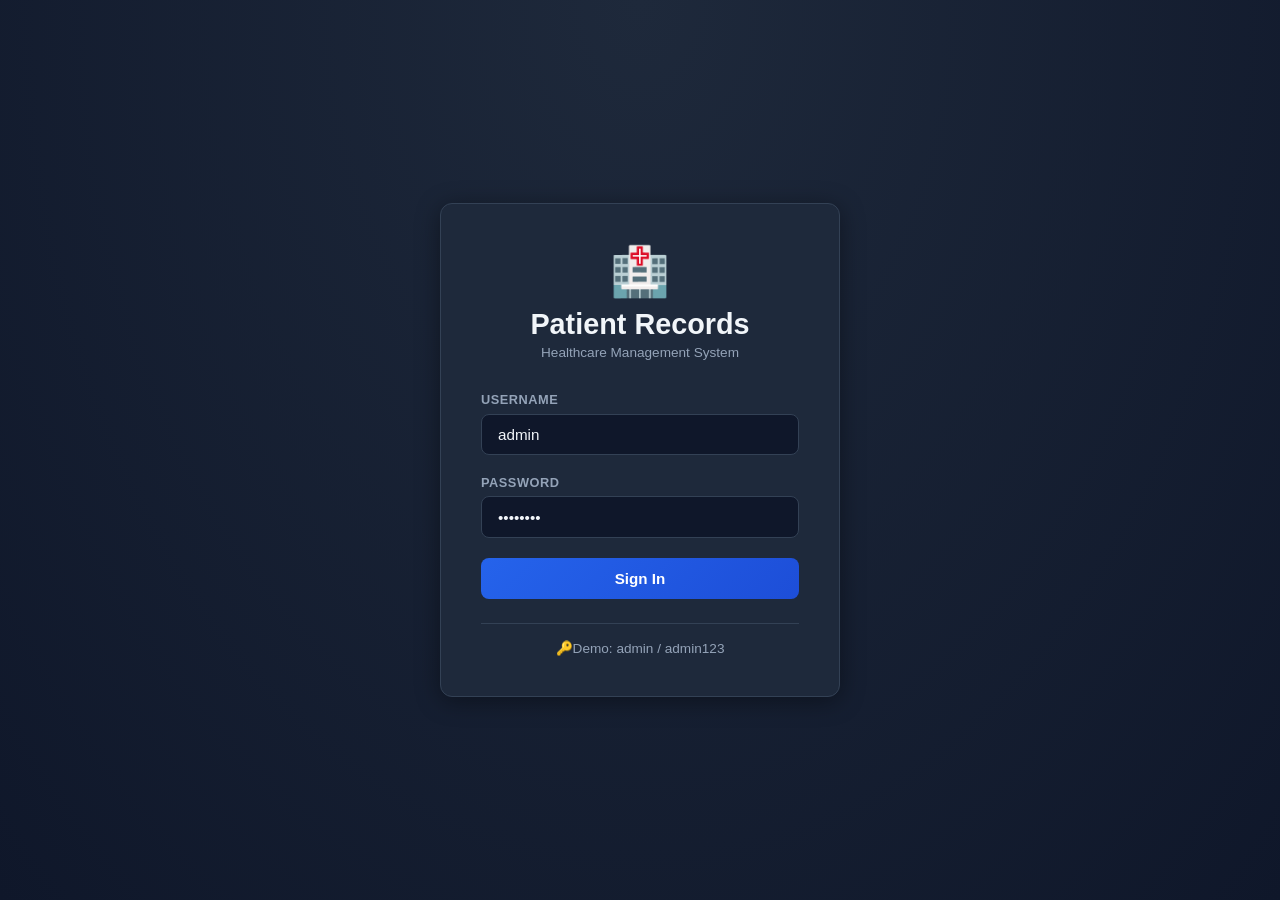
==== login.html @ f185f65d "first commit" ====
<!DOCTYPE html>
<html lang="en">
<head>
    <meta charset="UTF-8">
    <meta name="viewport" content="width=device-width, initial-scale=1.0">
    <title>Patient Records - Login</title>
    <link rel="stylesheet" href="style.css">
</head>
<body>
    <div class="login-page">
        <div class="login-card">
            <div class="login-header">
                <div class="logo">🏥</div>
                <h1>Patient Records</h1>
                <p>Healthcare Management System</p>
            </div>
            <form id="loginForm">
                <div class="form-group">
                    <label>Username</label>
                    <input type="text" id="username" placeholder="Enter username" value="admin" required>
                </div>
                <div class="form-group">
                    <label>Password</label>
                    <input type="password" id="password" placeholder="Enter password" value="admin123" required>
                </div>
                <button type="submit" class="btn-login">Sign In</button>
            </form>
            <div class="login-footer">
                🔑Demo: admin / admin123
            </div>
        </div>
    </div>
    <script src="script.js"></script>
</body>
</html>
---- style.css ----
/* ================================================================
   PATIENT RECORDS SYSTEM - COMPLETE STYLES
   Version: 2.0 (with Registration)
   ================================================================ */

/* ===== RESET & VARIABLES ===== */
* {
    margin: 0;
    padding: 0;
    box-sizing: border-box;
}

:root {
    --primary: #2563eb;
    --primary-dark: #1d4ed8;
    --primary-light: #60a5fa;
    --secondary: #64748b;
    --success: #22c55e;
    --danger: #ef4444;
    --warning: #f59e0b;
    --info: #3b82f6;
    --bg-primary: #0f172a;
    --bg-secondary: #1e293b;
    --bg-card: #1e293b;
    --bg-input: #0f172a;
    --bg-hover: rgba(255, 255, 255, 0.05);
    --text-primary: #f1f5f9;
    --text-secondary: #94a3b8;
    --text-muted: #64748b;
    --border-color: #334155;
    --shadow: 0 4px 24px rgba(0, 0, 0, 0.4);
    --radius: 12px;
    --transition: 0.3s cubic-bezier(0.4, 0, 0.2, 1);
    --sidebar-width: 240px;
}

/* ===== BODY ===== */
body {
    font-family: -apple-system, BlinkMacSystemFont, 'Segoe UI', Roboto, sans-serif;
    background: var(--bg-primary);
    color: var(--text-primary);
    min-height: 100vh;
}

/* ===== LOGIN PAGE ===== */
.login-page {
    min-height: 100vh;
    display: flex;
    align-items: center;
    justify-content: center;
    padding: 1.5rem;
    background: radial-gradient(ellipse at top, #1e293b, #0f172a);
}

.login-card {
    background: var(--bg-card);
    border: 1px solid var(--border-color);
    border-radius: var(--radius);
    padding: 2.5rem;
    width: 100%;
    max-width: 400px;
    box-shadow: var(--shadow);
}

.login-header {
    text-align: center;
    margin-bottom: 2rem;
}

.login-header .logo {
    font-size: 3rem;
    display: block;
    margin-bottom: 0.5rem;
}

.login-header h1 {
    font-size: 1.8rem;
    font-weight: 700;
}

.login-header p {
    color: var(--text-secondary);
    font-size: 0.85rem;
    margin-top: 0.25rem;
}

.login-card .form-group {
    margin-bottom: 1.25rem;
}

.login-card label {
    display: block;
    font-size: 0.8rem;
    font-weight: 600;
    color: var(--text-secondary);
    margin-bottom: 0.4rem;
    text-transform: uppercase;
    letter-spacing: 0.5px;
}

.login-card input {
    width: 100%;
    padding: 0.7rem 1rem;
    border-radius: 8px;
    border: 1px solid var(--border-color);
    background: var(--bg-input);
    color: var(--text-primary);
    font-size: 0.95rem;
    transition: var(--transition);
    outline: none;
}

.login-card input:focus {
    border-color: var(--primary);
    box-shadow: 0 0 0 3px rgba(37, 99, 235, 0.15);
}

.btn-login {
    width: 100%;
    padding: 0.75rem;
    border: none;
    border-radius: 8px;
    background: linear-gradient(135deg, var(--primary), var(--primary-dark));
    color: white;
    font-weight: 600;
    font-size: 0.95rem;
    cursor: pointer;
    transition: var(--transition);
}

.btn-login:hover {
    transform: translateY(-2px);
    box-shadow: 0 4px 20px rgba(37, 99, 235, 0.3);
}

.login-footer {
    text-align: center;
    margin-top: 1.5rem;
    padding-top: 1rem;
    border-top: 1px solid var(--border-color);
    color: var(--text-secondary);
    font-size: 0.85rem;
}

.login-footer a {
    color: var(--primary-light);
    text-decoration: none;
}

.login-footer a:hover {
    text-decoration: underline;
}

/* ===== REGISTER PAGE ===== */
.register-page {
    min-height: 100vh;
    display: flex;
    align-items: center;
    justify-content: center;
    padding: 2rem 1.5rem;
    background: radial-gradient(ellipse at top, #1e293b, #0f172a);
}

.register-card {
    background: var(--bg-card);
    border: 1px solid var(--border-color);
    border-radius: var(--radius);
    padding: 2.5rem;
    width: 100%;
    max-width: 700px;
    box-shadow: var(--shadow);
    max-height: 90vh;
    overflow-y: auto;
}

.register-header {
    text-align: center;
    margin-bottom: 2rem;
}

.register-header .logo {
    font-size: 3rem;
    display: block;
    margin-bottom: 0.5rem;
}

.register-header h1 {
    font-size: 1.8rem;
    font-weight: 700;
}

.register-header p {
    color: var(--text-secondary);
    font-size: 0.85rem;
    margin-top: 0.25rem;
}

.form-section {
    margin-bottom: 1.5rem;
    padding-bottom: 1.5rem;
    border-bottom: 1px solid var(--border-color);
}

.form-section:last-child {
    border-bottom: none;
    margin-bottom: 0;
    padding-bottom: 0;
}

.form-section h4 {
    color: var(--text-secondary);
    font-size: 0.85rem;
    font-weight: 600;
    text-transform: uppercase;
    letter-spacing: 0.5px;
    margin-bottom: 1rem;
}

.register-card .form-group {
    margin-bottom: 1rem;
}

.register-card label {
    display: block;
    font-size: 0.8rem;
    font-weight: 600;
    color: var(--text-secondary);
    margin-bottom: 0.3rem;
}

.register-card input,
.register-card select {
    width: 100%;
    padding: 0.6rem 0.9rem;
    border-radius: 8px;
    border: 1px solid var(--border-color);
    background: var(--bg-input);
    color: var(--text-primary);
    font-size: 0.9rem;
    transition: var(--transition);
    outline: none;
}

.register-card input:focus,
.register-card select:focus {
    border-color: var(--primary);
    box-shadow: 0 0 0 3px rgba(37, 99, 235, 0.1);
}

.register-card .form-row {
    display: flex;
    gap: 0.75rem;
}

.register-card .form-row .form-group {
    flex: 1;
}

.btn-register {
    width: 100%;
    padding: 0.75rem;
    border: none;
    border-radius: 8px;
    background: linear-gradient(135deg, var(--success), #16a34a);
    color: white;
    font-weight: 600;
    font-size: 0.95rem;
    cursor: pointer;
    transition: var(--transition);
    margin-top: 0.5rem;
}

.btn-register:hover {
    transform: translateY(-2px);
    box-shadow: 0 4px 20px rgba(34, 197, 94, 0.3);
}

.register-footer {
    text-align: center;
    margin-top: 1.5rem;
    padding-top: 1rem;
    border-top: 1px solid var(--border-color);
    color: var(--text-secondary);
    font-size: 0.85rem;
}

.register-footer a {
    color: var(--primary-light);
    text-decoration: none;
}

.register-footer a:hover {
    text-decoration: underline;
}

/* ===== APP LAYOUT ===== */
.app {
    display: flex;
    min-height: 100vh;
}

/* ===== SIDEBAR ===== */
.sidebar {
    width: var(--sidebar-width);
    background: var(--bg-secondary);
    border-right: 1px solid var(--border-color);
    padding: 1.5rem 1rem;
    position: fixed;
    top: 0;
    left: 0;
    bottom: 0;
    overflow-y: auto;
    z-index: 100;
    transition: var(--transition);
}

.sidebar-brand {
    display: flex;
    align-items: center;
    gap: 0.75rem;
    padding-bottom: 1.5rem;
    margin-bottom: 1.5rem;
    border-bottom: 1px solid var(--border-color);
}

.sidebar-brand .brand-icon {
    font-size: 1.8rem;
}

.sidebar-brand .brand-text {
    font-size: 1.2rem;
    font-weight: 700;
    background: linear-gradient(135deg, var(--primary-light), var(--primary));
    background-clip: text;
    -webkit-text-fill-color: transparent;
}

.sidebar-nav {
    list-style: none;
}

.sidebar-nav a {
    display: flex;
    align-items: center;
    gap: 0.75rem;
    padding: 0.65rem 1rem;
    border-radius: 8px;
    color: var(--text-secondary);
    text-decoration: none;
    transition: var(--transition);
    font-size: 0.9rem;
    cursor: pointer;
}

.sidebar-nav a:hover {
    background: var(--bg-hover);
    color: var(--text-primary);
}

.sidebar-nav a.active {
    background: rgba(37, 99, 235, 0.15);
    color: var(--primary-light);
}

.sidebar-nav a .icon {
    font-size: 1.2rem;
    width: 24px;
    text-align: center;
}

.logout-btn {
    position: absolute;
    bottom: 1.5rem;
    left: 1rem;
    right: 1rem;
    display: flex;
    align-items: center;
    gap: 0.75rem;
    padding: 0.65rem 1rem;
    border-radius: 8px;
    border: 1px solid var(--border-color);
    background: transparent;
    color: var(--text-secondary);
    cursor: pointer;
    transition: var(--transition);
    font-size: 0.9rem;
    font-family: inherit;
    width: calc(100% - 2rem);
}

.logout-btn:hover {
    background: rgba(239, 68, 68, 0.1);
    border-color: var(--danger);
    color: var(--danger);
}

.logout-btn .icon {
    font-size: 1.2rem;
}

/* ===== MAIN CONTENT ===== */
.main-content {
    margin-left: var(--sidebar-width);
    flex: 1;
    padding: 1.5rem 2rem;
    min-height: 100vh;
}

/* ===== TOP BAR ===== */
.topbar {
    display: flex;
    justify-content: space-between;
    align-items: center;
    padding-bottom: 1.5rem;
    margin-bottom: 2rem;
    border-bottom: 1px solid var(--border-color);
    flex-wrap: wrap;
    gap: 1rem;
}

.page-title h2 {
    font-size: 1.5rem;
    font-weight: 700;
}

.page-title p {
    color: var(--text-secondary);
    font-size: 0.85rem;
    margin-top: 0.1rem;
}

.user-info {
    display: flex;
    align-items: center;
    gap: 0.75rem;
    color: var(--text-secondary);
    font-size: 0.9rem;
}

.user-avatar {
    width: 36px;
    height: 36px;
    border-radius: 50%;
    background: linear-gradient(135deg, var(--primary), var(--primary-dark));
    display: flex;
    align-items: center;
    justify-content: center;
    font-weight: 700;
    font-size: 0.9rem;
    color: white;
}

/* ===== STATS GRID ===== */
.stats-grid {
    display: grid;
    grid-template-columns: repeat(auto-fit, minmax(200px, 1fr));
    gap: 1.25rem;
    margin-bottom: 2rem;
}

.stat-card {
    background: var(--bg-card);
    border: 1px solid var(--border-color);
    border-radius: var(--radius);
    padding: 1.25rem;
    transition: var(--transition);
}

.stat-card:hover {
    border-color: var(--primary);
    transform: translateY(-2px);
}

.stat-card .stat-icon {
    font-size: 1.5rem;
    margin-bottom: 0.5rem;
}

.stat-card .stat-number {
    font-size: 1.8rem;
    font-weight: 700;
}

.stat-card .stat-label {
    color: var(--text-secondary);
    font-size: 0.8rem;
    margin-top: 0.15rem;
}

/* ===== TABLE ===== */
.table-container {
    background: var(--bg-card);
    border: 1px solid var(--border-color);
    border-radius: var(--radius);
    overflow: hidden;
    margin-top: 1.5rem;
}

.table-header {
    display: flex;
    justify-content: space-between;
    align-items: center;
    padding: 1rem 1.5rem;
    border-bottom: 1px solid var(--border-color);
    flex-wrap: wrap;
    gap: 0.75rem;
}

.table-header h3 {
    font-size: 1.1rem;
}

.table-actions {
    display: flex;
    gap: 0.5rem;
    flex-wrap: wrap;
    align-items: center;
}

.table-actions input,
.table-actions select {
    padding: 0.4rem 1rem;
    border-radius: 8px;
    border: 1px solid var(--border-color);
    background: var(--bg-input);
    color: var(--text-primary);
    font-size: 0.85rem;
    outline: none;
    transition: var(--transition);
    min-width: 150px;
}

.table-actions input:focus,
.table-actions select:focus {
    border-color: var(--primary);
}

/* ===== BUTTONS ===== */
.btn {
    padding: 0.4rem 1.2rem;
    border: none;
    border-radius: 8px;
    font-weight: 600;
    font-size: 0.8rem;
    cursor: pointer;
    transition: var(--transition);
    font-family: inherit;
    display: inline-flex;
    align-items: center;
    gap: 0.4rem;
}

.btn-primary {
    background: var(--primary);
    color: white;
}
.btn-primary:hover {
    background: var(--primary-dark);
    transform: translateY(-1px);
}

.btn-secondary {
    background: var(--secondary);
    color: white;
}
.btn-secondary:hover {
    background: #475569;
}

.btn-success {
    background: var(--success);
    color: white;
}
.btn-success:hover {
    background: #16a34a;
}

.btn-danger {
    background: var(--danger);
    color: white;
}
.btn-danger:hover {
    background: #dc2626;
}

.btn-warning {
    background: var(--warning);
    color: #0f172a;
}
.btn-warning:hover {
    background: #d97706;
}

.btn-sm {
    padding: 0.2rem 0.8rem;
    font-size: 0.7rem;
}

/* ===== TABLE STYLES ===== */
table {
    width: 100%;
    border-collapse: collapse;
}

table thead {
    background: rgba(255, 255, 255, 0.02);
}

table th {
    text-align: left;
    padding: 0.7rem 1.5rem;
    font-size: 0.7rem;
    text-transform: uppercase;
    letter-spacing: 0.5px;
    color: var(--text-secondary);
    font-weight: 600;
}

table td {
    padding: 0.7rem 1.5rem;
    border-top: 1px solid var(--border-color);
    font-size: 0.9rem;
}

table tbody tr:hover {
    background: var(--bg-hover);
}

/* ===== BADGES ===== */
.badge {
    padding: 0.15rem 0.6rem;
    border-radius: 20px;
    font-size: 0.65rem;
    font-weight: 600;
    text-transform: uppercase;
    letter-spacing: 0.3px;
}

.badge-success {
    background: rgba(34, 197, 94, 0.15);
    color: var(--success);
}
.badge-danger {
    background: rgba(239, 68, 68, 0.15);
    color: var(--danger);
}
.badge-warning {
    background: rgba(245, 158, 11, 0.15);
    color: var(--warning);
}
.badge-info {
    background: rgba(59, 130, 246, 0.15);
    color: var(--info);
}
.badge-secondary {
    background: rgba(100, 116, 139, 0.15);
    color: var(--secondary);
}

/* ===== MODAL ===== */
.modal-overlay {
    display: none;
    position: fixed;
    top: 0;
    left: 0;
    right: 0;
    bottom: 0;
    background: rgba(0, 0, 0, 0.7);
    backdrop-filter: blur(4px);
    z-index: 1000;
    align-items: center;
    justify-content: center;
    padding: 1.5rem;
}

.modal-overlay.active {
    display: flex;
}

.modal {
    background: var(--bg-card);
    border: 1px solid var(--border-color);
    border-radius: var(--radius);
    padding: 2rem;
    max-width: 520px;
    width: 100%;
    max-height: 90vh;
    overflow-y: auto;
    animation: modalSlide 0.3s ease;
}

@keyframes modalSlide {
    from {
        opacity: 0;
        transform: translateY(-20px) scale(0.95);
    }
    to {
        opacity: 1;
        transform: translateY(0) scale(1);
    }
}

.modal-header {
    display: flex;
    justify-content: space-between;
    align-items: center;
    margin-bottom: 1.5rem;
}

.modal-header h3 {
    font-size: 1.2rem;
}

.modal-close {
    background: none;
    border: none;
    color: var(--text-secondary);
    font-size: 1.5rem;
    cursor: pointer;
    transition: var(--transition);
    padding: 0 0.5rem;
}

.modal-close:hover {
    color: var(--text-primary);
}

.modal .form-group {
    margin-bottom: 1rem;
}

.modal .form-group label {
    display: block;
    font-size: 0.8rem;
    font-weight: 600;
    color: var(--text-secondary);
    margin-bottom: 0.3rem;
}

.modal .form-group input,
.modal .form-group select,
.modal .form-group textarea {
    width: 100%;
    padding: 0.6rem 0.9rem;
    border-radius: 8px;
    border: 1px solid var(--border-color);
    background: var(--bg-input);
    color: var(--text-primary);
    font-size: 0.9rem;
    outline: none;
    transition: var(--transition);
    font-family: inherit;
}

.modal .form-group input:focus,
.modal .form-group select:focus,
.modal .form-group textarea:focus {
    border-color: var(--primary);
    box-shadow: 0 0 0 3px rgba(37, 99, 235, 0.1);
}

.modal .form-group textarea {
    resize: vertical;
    min-height: 80px;
}

.form-row {
    display: flex;
    gap: 0.75rem;
    flex-wrap: wrap;
}

.form-row .form-group {
    flex: 1;
    min-width: 120px;
}

.modal-actions {
    display: flex;
    gap: 0.75rem;
    margin-top: 1.5rem;
    justify-content: flex-end;
}

/* ===== FILTER BAR ===== */
.filter-bar {
    display: flex;
    gap: 0.75rem;
    flex-wrap: wrap;
    margin-bottom: 1.5rem;
    padding: 1rem;
    background: var(--bg-card);
    border: 1px solid var(--border-color);
    border-radius: var(--radius);
}

.filter-bar select,
.filter-bar input {
    padding: 0.5rem 1rem;
    border-radius: 8px;
    border: 1px solid var(--border-color);
    background: var(--bg-input);
    color: var(--text-primary);
    font-size: 0.85rem;
    outline: none;
    min-width: 180px;
}

.filter-bar select:focus,
.filter-bar input:focus {
    border-color: var(--primary);
}

/* ===== TIMELINE ===== */
.timeline-container {
    background: var(--bg-card);
    border: 1px solid var(--border-color);
    border-radius: var(--radius);
    padding: 1.5rem;
    min-height: 300px;
}

.timeline-item {
    display: flex;
    gap: 1rem;
    padding: 1rem 0;
    border-bottom: 1px solid var(--border-color);
}

.timeline-item:last-child {
    border-bottom: none;
}

.timeline-item .timeline-date {
    min-width: 120px;
    color: var(--text-secondary);
    font-size: 0.85rem;
}

.timeline-item .timeline-content {
    flex: 1;
}

.timeline-item .timeline-content h4 {
    font-size: 1rem;
    margin-bottom: 0.2rem;
}

.timeline-item .timeline-content p {
    color: var(--text-secondary);
    font-size: 0.85rem;
}

/* ===== SCROLLBAR ===== */
::-webkit-scrollbar {
    width: 6px;
    height: 6px;
}

::-webkit-scrollbar-track {
    background: var(--bg-primary);
}

::-webkit-scrollbar-thumb {
    background: var(--border-color);
    border-radius: 10px;
}

::-webkit-scrollbar-thumb:hover {
    background: var(--secondary);
}

/* ================================================================
   RESPONSIVE
   ================================================================ */

@media (max-width: 768px) {
    .sidebar {
        width: 60px;
        padding: 1rem 0.5rem;
    }

    .sidebar-brand .brand-text,
    .sidebar-nav a span:not(.icon),
    .logout-btn span:not(.icon) {
        display: none;
    }

    .sidebar-nav a {
        justify-content: center;
        padding: 0.65rem;
    }

    .sidebar-nav a .icon {
        font-size: 1.4rem;
    }

    .logout-btn {
        justify-content: center;
        left: 0.5rem;
        right: 0.5rem;
        padding: 0.65rem;
        width: calc(100% - 1rem);
    }

    .main-content {
        margin-left: 60px;
        padding: 1rem;
    }

    .stats-grid {
        grid-template-columns: 1fr 1fr;
    }

    .table-header {
        flex-direction: column;
        align-items: stretch;
    }

    .table-actions input {
        min-width: 100%;
    }

    .form-row {
        flex-direction: column;
    }

    .form-row .form-group {
        min-width: unset;
    }

    .filter-bar {
        flex-direction: column;
    }

    .filter-bar select,
    .filter-bar input {
        min-width: 100%;
    }
    
    .register-card {
        padding: 1.5rem;
        max-height: 95vh;
    }
    
    .register-card .form-row {
        flex-direction: column;
        gap: 0;
    }
    
    .register-card .form-row .form-group {
        flex: unset;
    }
}

@media (max-width: 480px) {
    .stats-grid {
        grid-template-columns: 1fr;
    }

    .topbar {
        flex-direction: column;
        align-items: stretch;
    }

    .modal {
        padding: 1.5rem;
        margin: 0.5rem;
    }

    table {
        font-size: 0.8rem;
    }

    table th,
    table td {
        padding: 0.5rem 0.8rem;
    }

    .login-card {
        padding: 1.5rem;
    }
    
    .register-card {
        padding: 1rem;
    }
    
    .register-header h1 {
        font-size: 1.4rem;
    }
}
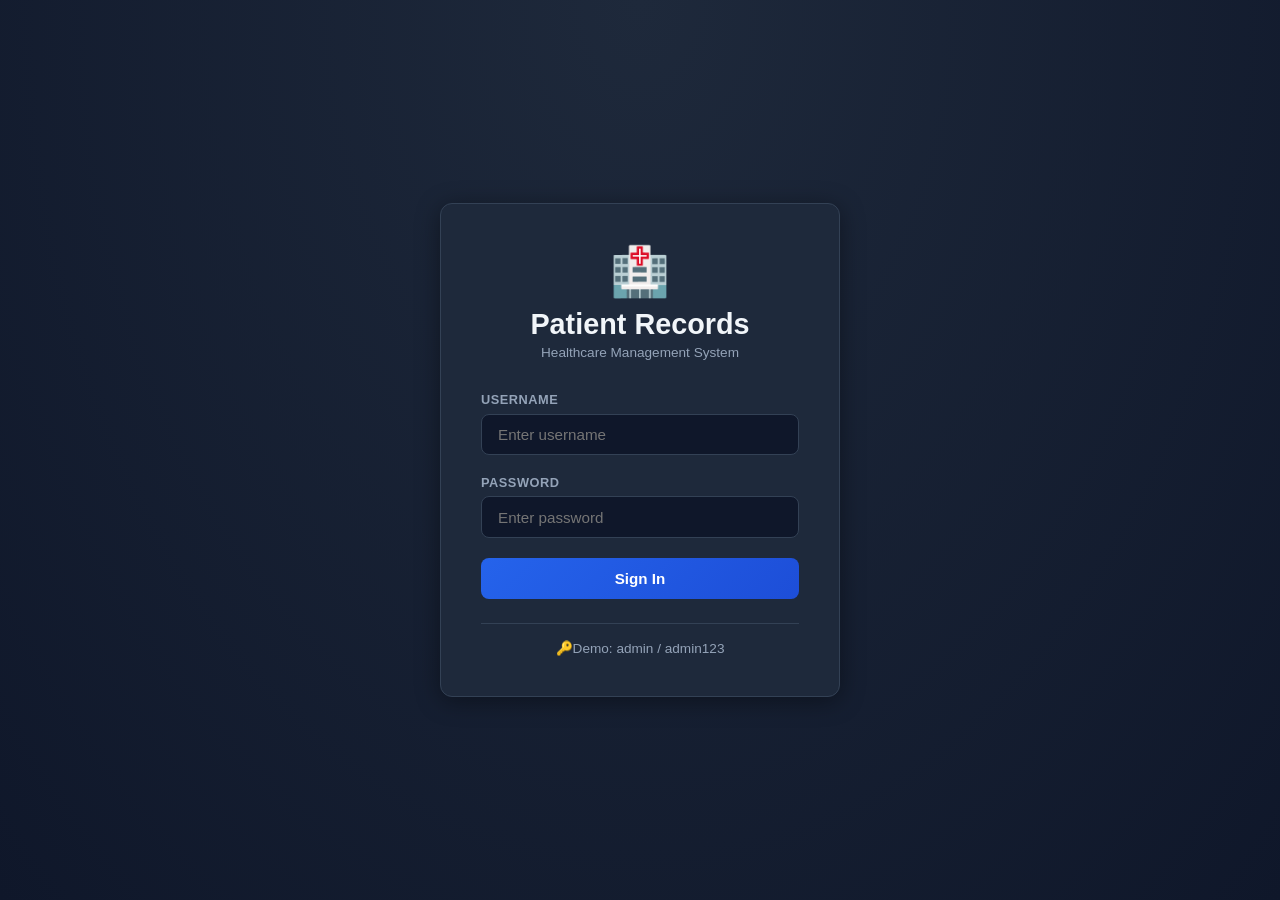
==== commit d2d96ab0: "login done" ====
--- a/login.html
+++ b/login.html
@@ -17,11 +17,11 @@
             <form id="loginForm">
                 <div class="form-group">
                     <label>Username</label>
-                    <input type="text" id="username" placeholder="Enter username" value="admin" required>
+                    <input type="text" id="username" placeholder="Enter username" required>
                 </div>
                 <div class="form-group">
                     <label>Password</label>
-                    <input type="password" id="password" placeholder="Enter password" value="admin123" required>
+                    <input type="password" id="password" placeholder="Enter password"  required>
                 </div>
                 <button type="submit" class="btn-login">Sign In</button>
             </form>
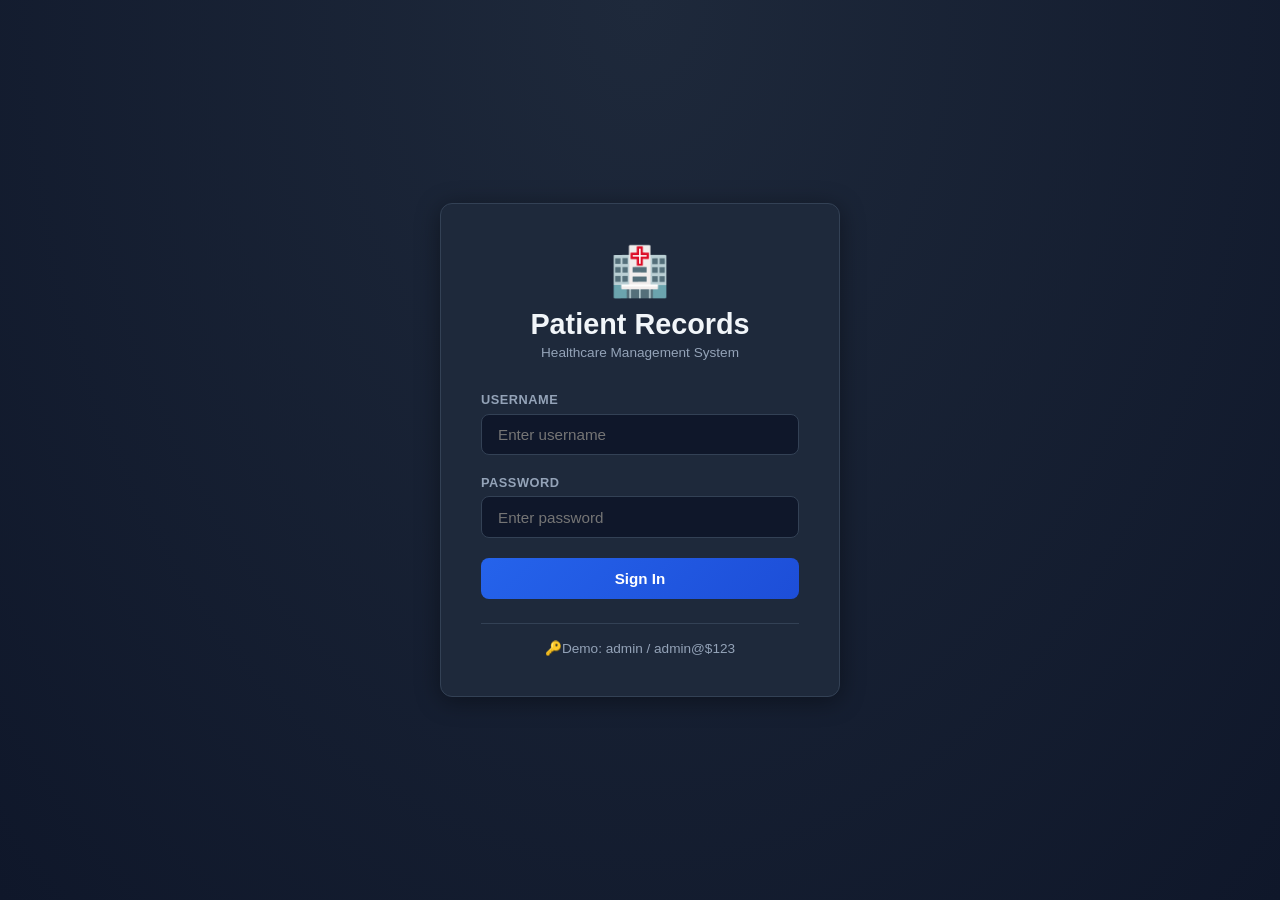
==== commit 37ed56d4: "pass  secured" ====
--- a/login.html
+++ b/login.html
@@ -26,7 +26,7 @@
                 <button type="submit" class="btn-login">Sign In</button>
             </form>
             <div class="login-footer">
-                🔑Demo: admin / admin123
+                🔑Demo: admin / admin@$123
             </div>
         </div>
     </div>
